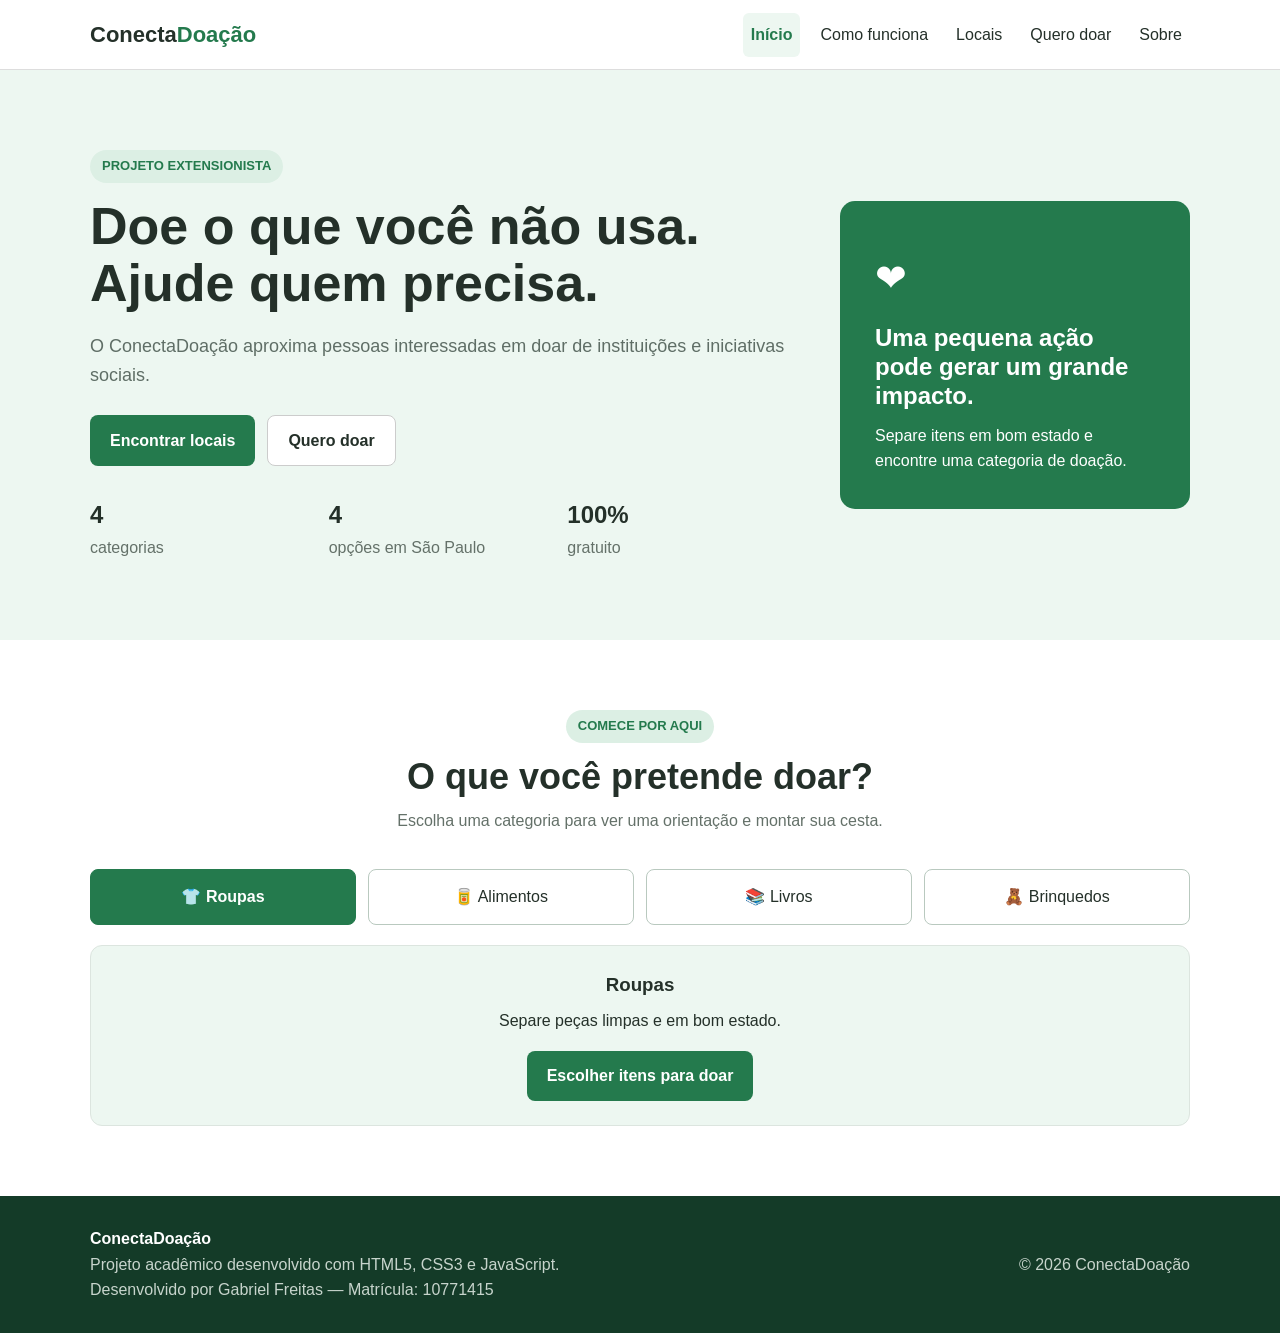
==== index.html @ 7ed1e080 "Publica versão inicial do ConectaDoação" ====
<!DOCTYPE html>
<html lang="pt-BR">
<head>
    <meta charset="UTF-8">
    <meta name="viewport" content="width=device-width, initial-scale=1.0">
    <meta name="description" content="Projeto ConectaDoação">
    <title>ConectaDoação</title>
    <link rel="stylesheet" href="css/style.css">
    <script src="js/inicio.js" defer></script>
</head>
<body>
    <header class="topo">
        <a class="logo" href="index.html">Conecta<span>Doação</span></a>
        <nav class="menu" aria-label="Menu principal">
            <a href="index.html" aria-current="page">Início</a>
            <a href="como-funciona.html">Como funciona</a>
            <a href="locais.html">Locais</a>
            <a href="quero-doar.html">Quero doar</a>
            <a href="sobre.html">Sobre</a>
        </nav>
    </header>

    <main>
        <section class="hero">
            <section class="container hero-grid">
                <section class="hero-texto">
                    <span class="selo">Projeto extensionista</span>
                    <h1>Doe o que você não usa. Ajude quem precisa.</h1>
                    <p>O ConectaDoação aproxima pessoas interessadas em doar de instituições e iniciativas sociais.</p>

                    <nav class="hero-acoes" aria-label="Ações de doação">
                        <a class="botao botao-principal" href="locais.html">Encontrar locais</a>
                        <a class="botao botao-secundario" href="quero-doar.html">Quero doar</a>
                    </nav>

                    <ul class="hero-dados" aria-label="O projeto em números">
                        <li>
                            <strong>4</strong>
                            <span>categorias</span>
                        </li>
                        <li>
                            <strong>4</strong>
                            <span>opções em São Paulo</span>
                        </li>
                        <li>
                            <strong>100%</strong>
                            <span>gratuito</span>
                        </li>
                    </ul>
                </section>

                <section class="hero-card">
                    <p class="icone-grande" aria-hidden="true">❤</p>
                    <h2>Uma pequena ação pode gerar um grande impacto.</h2>
                    <p>Separe itens em bom estado e encontre uma categoria de doação.</p>
                </section>
            </section>
        </section>

        <section class="secao escolha-inicio" id="escolha-inicio" hidden>
            <div class="container">
                <header class="titulo-secao">
                    <span>Comece por aqui</span>
                    <h2>O que você pretende doar?</h2>
                    <p>Escolha uma categoria para ver uma orientação e montar sua cesta.</p>
                </header>
                <div class="categorias-inicio" role="group" aria-label="Tipos de doação">
                    <button type="button" data-categoria="roupas" aria-pressed="true">👕 Roupas</button>
                    <button type="button" data-categoria="alimentos" aria-pressed="false">🥫 Alimentos</button>
                    <button type="button" data-categoria="livros" aria-pressed="false">📚 Livros</button>
                    <button type="button" data-categoria="brinquedos" aria-pressed="false">🧸 Brinquedos</button>
                </div>
                <div class="orientacao-inicio" aria-live="polite">
                    <h3 id="categoria-escolhida"></h3>
                    <p id="dica-inicio"></p>
                    <a class="botao botao-principal" id="continuar-doacao" href="quero-doar.html">Escolher itens para doar</a>
                </div>
            </div>
        </section>
    </main>

    <footer class="rodape">
        <section class="container rodape-conteudo">
            <section>
                <strong>ConectaDoação</strong>
                <p>Projeto acadêmico desenvolvido com HTML5, CSS3 e JavaScript.</p>
                <p>Desenvolvido por Gabriel Freitas — Matrícula: 10771415</p>
            </section>
            <p>© 2026 ConectaDoação</p>
        </section>
    </footer>
</body>
</html>
---- css/style.css ----
* {
    margin: 0;
    padding: 0;
    box-sizing: border-box;
}

html { scroll-behavior: smooth; }

body {
    min-height: 100svh;
    display: flex;
    flex-direction: column;
    font-family: Arial, sans-serif;
    color: #243029;
    background-color: #f5f7f6;
    line-height: 1.6;
}

main { flex: 1; }

a {
    color: inherit;
    text-decoration: none;
}

.container {
    width: 90%;
    max-width: 1100px;
    margin: auto;
}

.topo {
    background-color: white;
    border-bottom: 1px solid #ddd;
    padding: 12px max(5%, calc((100% - 1100px) / 2));
}

.topo {
    min-height: 70px;
    gap: 12px;
    flex-wrap: wrap;
    display: flex;
    align-items: center;
    justify-content: space-between;
}

.logo {
    font-size: 22px;
    font-weight: bold;
}

.logo span,
.categoria { color: #247a4d; }

.menu {
    display: flex;
    gap: 4px 12px;
    flex-wrap: wrap;
}

.menu a {
    display: inline-flex;
    align-items: center;
    min-height: 44px;
    padding: 8px;
    border-radius: 6px;
}

.menu a[aria-current="page"] {
    color: #247a4d;
    background-color: #edf7f1;
    font-weight: bold;
}

a:focus-visible {
    outline: 3px solid #aa6b00;
    outline-offset: 3px;
}

.menu a:hover { color: #247a4d; }

.hero {
    padding: 80px 0;
    background-color: #edf7f1;
}

.hero-grid {
    display: grid;
    grid-template-columns: minmax(0, 2fr) minmax(0, 1fr);
    gap: 50px;
    align-items: center;
}

.selo,
.titulo-secao > span {
    display: inline-block;
    padding: 6px 12px;
    color: #247a4d;
    background-color: #dcefe4;
    border-radius: 20px;
    font-size: 13px;
    font-weight: bold;
    text-transform: uppercase;
}

.hero h1 {
    margin-top: 15px;
    font-size: clamp(2rem, 5vw, 3.25rem);
    line-height: 1.1;
}

.hero-texto > p {
    margin-top: 20px;
    color: #5f6e66;
    font-size: 18px;
}

.hero-acoes {
    display: flex;
    flex-wrap: wrap;
    gap: 12px;
    margin-top: 25px;
}

.botao {
    display: inline-flex;
    align-items: center;
    justify-content: center;
    min-height: 48px;
    text-align: center;
    padding: 12px 20px;
    border-radius: 8px;
    font-weight: bold;
}

.botao-principal {
    color: white;
    background-color: #247a4d;
}

.botao-secundario {
    background-color: white;
    border: 1px solid #ccc;
}

.hero-dados {
    list-style: none;
    display: grid;
    grid-template-columns: repeat(3, minmax(0, 1fr));
    gap: 16px;
    margin-top: 30px;
}

.hero-dados li {
    display: flex;
    flex-direction: column;
}

.hero-dados strong { font-size: 24px; }

.hero-dados span,
.passo p,
.local-card p,
.orientacao-card p,
.titulo-secao p { color: #647169; }

.hero-card {
    padding: 35px;
    color: white;
    background-color: #247a4d;
    border-radius: 15px;
}

.icone-grande {
    font-size: 38px;
    margin-bottom: 15px;
}

.hero-card h2 { line-height: 1.2; }
.hero-card p { margin-top: 12px; }

.escolha-inicio { background: #fff; }

.categorias-inicio {
    display: grid;
    grid-template-columns: repeat(4, minmax(0, 1fr));
    gap: 12px;
    margin-bottom: 20px;
}

.categorias-inicio button {
    min-height: 56px;
    padding: 12px;
    border: 1px solid #b9c9bf;
    border-radius: 8px;
    color: #243029;
    background: white;
    font: inherit;
    cursor: pointer;
}

.categorias-inicio button[aria-pressed="true"] {
    color: white;
    background: #247a4d;
    border-color: #247a4d;
    font-weight: bold;
}

.categorias-inicio button:focus-visible {
    outline: 3px solid #aa6b00;
    outline-offset: 2px;
}

.orientacao-inicio {
    padding: 24px;
    border: 1px solid #dce5df;
    border-radius: 12px;
    background: #edf7f1;
    text-align: center;
}

.orientacao-inicio p { margin: 8px 0 18px; }

.secao { padding: 70px 0; }
.secao-clara { background-color: white; }

.titulo-secao {
    max-width: 700px;
    margin: 0 auto 35px;
    text-align: center;
}

.titulo-secao h2,
.titulo-secao h1,
.sobre h2 {
    margin-top: 12px;
    font-size: clamp(1.75rem, 4vw, 2.25rem);
    line-height: 1.2;
}

.titulo-secao p { margin-top: 10px; }

.passos,
.grade-locais {
    display: grid;
    grid-template-columns: repeat(3, minmax(0, 1fr));
    gap: 18px;
}

.grade-orientacoes {
    display: grid;
    grid-template-columns: repeat(2, minmax(0, 1fr));
    gap: 18px;
}

.passo,
.local-card,
.orientacao-card {
    padding: 25px;
    background-color: white;
    border: 1px solid #dce5df;
    border-radius: 12px;
}

.numero {
    width: 40px;
    height: 40px;
    margin-bottom: 15px;
    display: flex;
    align-items: center;
    justify-content: center;
    color: #247a4d;
    background-color: #dcefe4;
    border-radius: 50%;
    font-weight: bold;
}

.passo h2,
.local-card h2,
.orientacao-card h2 {
    margin-bottom: 8px;
    font-size: 1.17rem;
}

.categoria {
    display: block;
    margin-bottom: 8px;
    font-size: 13px;
    font-weight: bold;
    text-transform: uppercase;
}

.detalhe {
    margin-top: 12px;
    padding-top: 12px;
    border-top: 1px solid #ddd;
}

.filtros-locais {
    display: grid;
    grid-template-columns: repeat(3, minmax(0, 1fr));
    gap: 16px;
    margin-bottom: 12px;
}

.filtros-locais label {
    display: block;
    margin-bottom: 8px;
    font-weight: bold;
}

.filtros-locais input,
.filtros-locais select {
    width: 100%;
    min-height: 48px;
    padding: 10px 12px;
    border: 1px solid #b9c9bf;
    border-radius: 8px;
    background: white;
    color: #243029;
    font: inherit;
}

.filtros-locais input:focus-visible,
.filtros-locais select:focus-visible {
    outline: 3px solid #aa6b00;
    outline-offset: 2px;
}

.resultado-locais { margin-bottom: 18px; color: #647169; }

.resumo-doacao {
    margin-bottom: 24px;
    padding: 20px 24px;
    border: 1px solid #cbded2;
    border-radius: 12px;
    background: #edf7f1;
}

.resumo-doacao h2 { font-size: 1.2rem; }
.resumo-doacao ul { margin: 8px 0 12px 20px; }
.resumo-doacao a {
    color: #17623c;
    font-weight: bold;
    text-decoration: underline;
}

.local-card a {
    color: #17623c;
    text-decoration: underline;
    text-underline-offset: 2px;
}

.fonte-local {
    display: inline-block;
    margin-top: 12px;
    font-weight: bold;
}

[hidden] { display: none !important; }

.aviso {
    margin-top: 25px;
    padding: 15px;
    color: #6d5a1f;
    background-color: #fff7df;
    border: 1px solid #ecdca8;
    border-radius: 8px;
}

.sobre {
    color: white;
    background-color: #247a4d;
}

.sobre .selo {
    color: white;
    background-color: #3f8c64;
}

.sobre-grid {
    display: grid;
    grid-template-columns: 1fr 2fr;
    gap: 50px;
}

.pagina-sobre { min-height: 100%; }

.pagina-sobre h1 {
    margin-top: 12px;
    font-size: clamp(1.75rem, 4vw, 2.25rem);
    line-height: 1.2;
}

.sobre-texto p { margin-bottom: 15px; }

.rodape {
    padding: 30px 0;
    color: white;
    background-color: #143b28;
}

.rodape-conteudo {
    display: flex;
    align-items: center;
    justify-content: space-between;
    gap: 20px;
}

.rodape p { color: #c7d4cc; }

/* Tablet: conteúdo principal em uma coluna e cartões em duas. */
@media (max-width: 900px) {
    .topo { flex-direction: column; }

    .menu { justify-content: center; }

    .hero-grid,
    .sobre-grid {
        grid-template-columns: 1fr;
        gap: 32px;
    }

    .hero { padding: 48px 0; }
    .secao { padding: 48px 0; }
    .categorias-inicio { grid-template-columns: repeat(2, minmax(0, 1fr)); }

    .passos,
    .grade-locais { grid-template-columns: repeat(2, minmax(0, 1fr)); }

    .filtros-locais { grid-template-columns: repeat(2, minmax(0, 1fr)); }

    .rodape-conteudo {
        flex-direction: column;
        align-items: flex-start;
    }
}

/* Celular: navegação visível, botões largos e leitura sem rolagem lateral. */
@media (max-width: 600px) {
    .container { width: calc(100% - 32px); }
    .topo { padding: 12px 16px; }
    .menu { gap: 2px 4px; }
    .menu a { font-size: 0.875rem; }

    .hero,
    .secao { padding: 32px 0; }

    .hero-texto > p { font-size: 1rem; }
    .hero-acoes { flex-direction: column; }
    .categorias-inicio { grid-template-columns: 1fr 1fr; }
    .hero-dados { gap: 12px; }
    .hero-dados span { font-size: 0.875rem; }

    .hero-card,
    .passo,
    .local-card,
    .orientacao-card { padding: 24px; }

    .titulo-secao { margin-bottom: 24px; }

    .passos,
    .grade-locais,
    .grade-orientacoes { grid-template-columns: 1fr; }

    .filtros-locais { grid-template-columns: 1fr; }

    .rodape { font-size: 0.875rem; }
}

@media (prefers-reduced-motion: reduce) {
    html { scroll-behavior: auto; }
}

/* Seletor de doações: botões nativos e lista de itens, sem wrappers extras. */
.escolha-doacao { margin-bottom: 40px; }

.categorias-doacao {
    display: flex;
    flex-wrap: wrap;
    gap: 12px;
    border: 0;
    margin-bottom: 24px;
}

.categorias-doacao legend {
    margin-bottom: 12px;
    font-weight: bold;
}

.categorias-doacao button {
    flex: 1 1 120px;
    min-height: 48px;
    padding: 12px;
    border: 1px solid #b9c9bf;
    border-radius: 8px;
    color: #243029;
    background: white;
    font: inherit;
    cursor: pointer;
}

.categorias-doacao button:hover { background: #edf7f1; }

.categorias-doacao button[aria-pressed="true"] {
    background: #247a4d;
    color: white;
    border-color: #247a4d;
    font-weight: bold;
}

.categorias-doacao button:focus-visible {
    outline: 3px solid #aa6b00;
    outline-offset: 3px;
}

#dica-doacao { margin-top: 8px; }

.lista-tipos {
    display: grid;
    grid-template-columns: repeat(auto-fit, minmax(min(100%, 140px), 1fr));
    gap: 12px;
    margin: 20px 0 24px;
    list-style: none;
}

.lista-tipos li {
    display: flex;
    flex-direction: column;
    align-items: center;
    gap: 8px;
    padding: 20px 12px;
    border: 1px solid #dce5df;
    border-radius: 12px;
    background: white;
    text-align: center;
}

.lista-tipos span { font-size: 2rem; }

.lista-tipos input {
    width: 72px;
    min-height: 40px;
    padding: 6px;
    border: 1px solid #b9c9bf;
    border-radius: 6px;
    font: inherit;
    text-align: center;
}

.lista-tipos button,
.cesta-doacao button {
    min-height: 40px;
    padding: 8px 12px;
    border: 1px solid #247a4d;
    border-radius: 6px;
    color: #247a4d;
    background: white;
    font: inherit;
    cursor: pointer;
}

.lista-tipos button:hover,
.cesta-doacao button:hover { background: #edf7f1; }

.lista-tipos button:focus-visible,
.cesta-doacao button:focus-visible,
.lista-tipos input:focus-visible {
    outline: 3px solid #aa6b00;
    outline-offset: 2px;
}

.cesta-doacao {
    margin-bottom: 24px;
    padding: 24px;
    border: 1px solid #dce5df;
    border-radius: 12px;
    background: #edf7f1;
}

.cesta-doacao h2 { margin-bottom: 8px; }
.cesta-doacao ul { list-style: none; }

.cesta-doacao li {
    display: flex;
    flex-wrap: wrap;
    align-items: center;
    justify-content: space-between;
    gap: 12px;
    padding: 12px 0;
    border-top: 1px solid #cbded2;
}

.cesta-resumo {
    display: flex;
    flex-wrap: wrap;
    align-items: center;
    justify-content: space-between;
    gap: 12px;
    margin-top: 12px;
    padding-top: 16px;
    border-top: 1px solid #cbded2;
}
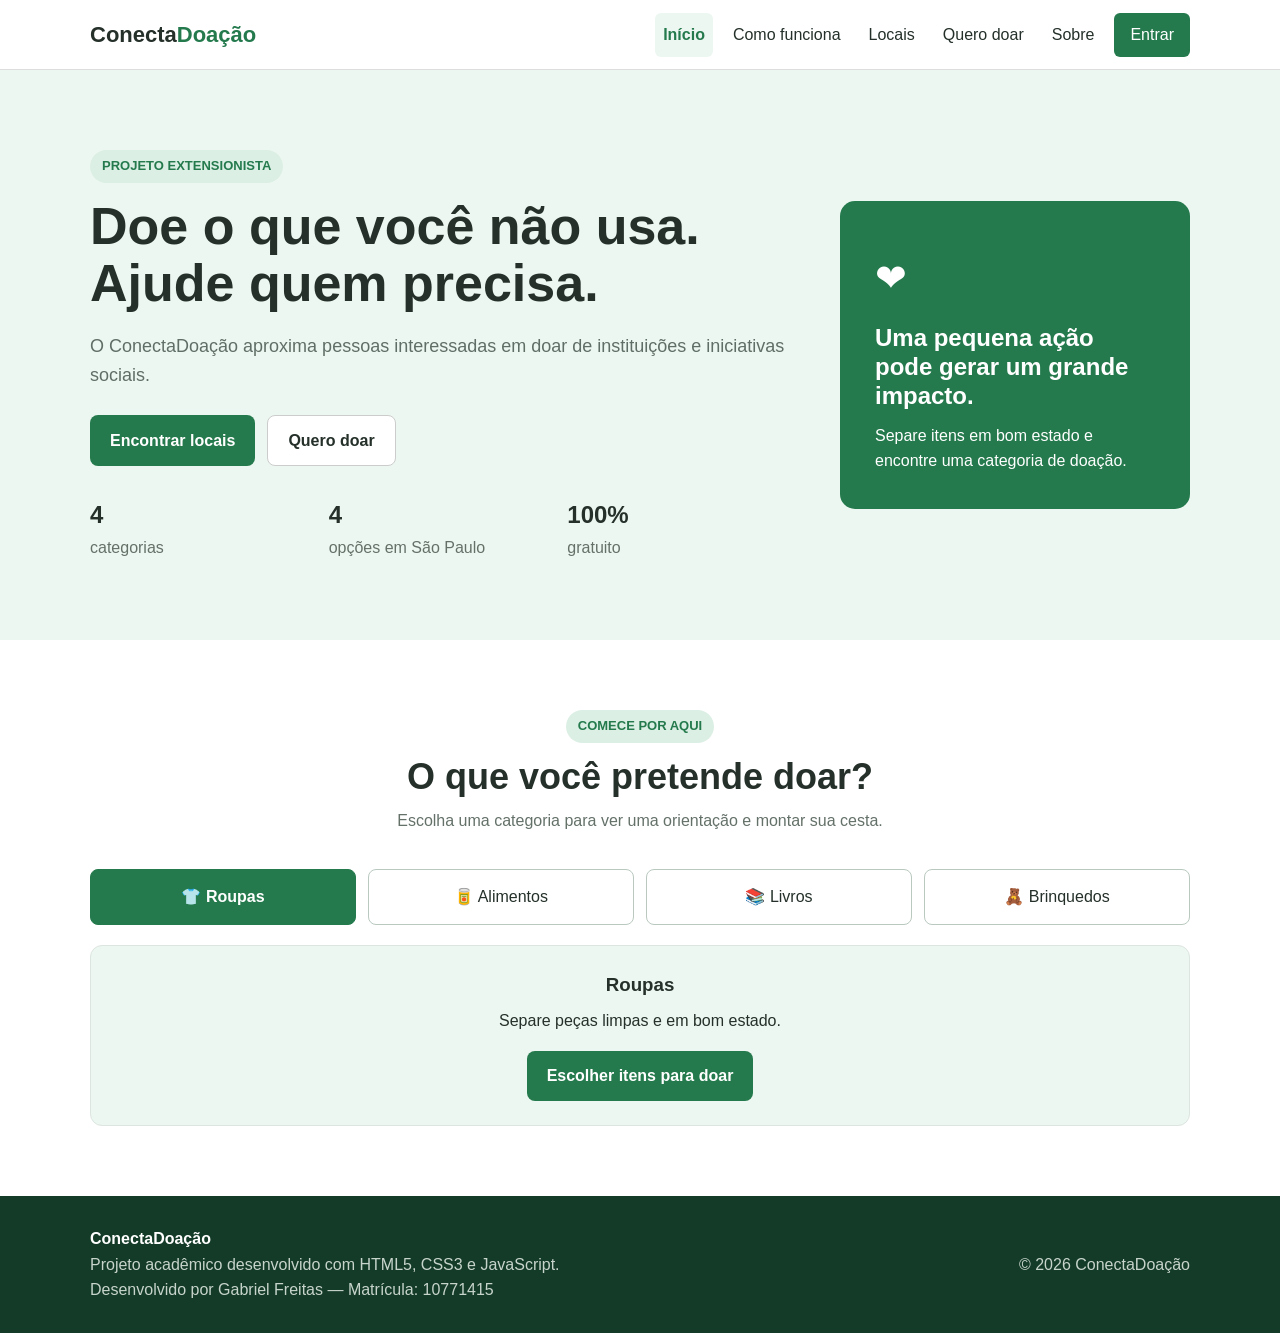
==== commit 33725762: "Melhora cesta, adiciona login e simplifica JavaScript" ====
--- a/index.html
+++ b/index.html
@@ -17,6 +17,7 @@
             <a href="locais.html">Locais</a>
             <a href="quero-doar.html">Quero doar</a>
             <a href="sobre.html">Sobre</a>
+            <a class="menu-entrar" href="login.html">Entrar</a>
         </nav>
     </header>
 
--- a/css/style.css
+++ b/css/style.css
@@ -572,23 +572,110 @@
 
 .cesta-doacao {
     margin-bottom: 24px;
-    padding: 24px;
-    border: 1px solid #dce5df;
-    border-radius: 12px;
+    overflow: hidden;
+    border: 1px solid #cfe2d6;
+    border-radius: 18px;
+    background: white;
+    box-shadow: 0 12px 30px rgba(36, 122, 77, 0.08);
+}
+
+.cesta-cabecalho {
+    display: flex;
+    align-items: center;
+    gap: 16px;
+    padding: 22px 24px;
+    color: white;
+    background: linear-gradient(135deg, #247a4d, #17623b);
+}
+
+.cesta-icone {
+    display: grid;
+    place-items: center;
+    flex: 0 0 50px;
+    height: 50px;
+    border: 1px solid rgba(255, 255, 255, 0.28);
+    border-radius: 14px;
+    background: rgba(255, 255, 255, 0.14);
+    font-size: 1.65rem;
+}
+
+.cesta-cabecalho h2 {
+    line-height: 1.2;
+    margin-bottom: 4px;
+}
+
+.cesta-cabecalho p {
+    color: rgba(255, 255, 255, 0.82);
+    font-size: 0.92rem;
+}
+
+.cesta-vazia {
+    padding: 34px 24px;
+    color: #647169;
+    text-align: center;
+}
+
+.cesta-vazia > span {
+    display: grid;
+    place-items: center;
+    width: 42px;
+    height: 42px;
+    margin: 0 auto 10px;
+    border: 1px dashed #91b5a0;
+    border-radius: 50%;
+    color: #247a4d;
     background: #edf7f1;
-}
-
-.cesta-doacao h2 { margin-bottom: 8px; }
-.cesta-doacao ul { list-style: none; }
+    font-size: 1.5rem;
+}
+
+.cesta-vazia p { color: #34463c; font-weight: bold; }
+.cesta-vazia small { display: block; margin-top: 2px; }
+
+.cesta-doacao ul {
+    display: grid;
+    gap: 10px;
+    padding: 18px 24px 8px;
+    list-style: none;
+}
 
 .cesta-doacao li {
     display: flex;
-    flex-wrap: wrap;
     align-items: center;
     justify-content: space-between;
     gap: 12px;
-    padding: 12px 0;
-    border-top: 1px solid #cbded2;
+    padding: 14px 16px;
+    border: 1px solid #e1ebe5;
+    border-radius: 12px;
+    background: #f8fbf9;
+}
+
+.cesta-item-info {
+    display: flex;
+    flex-direction: column;
+    min-width: 0;
+}
+
+.cesta-item-nome {
+    color: #243029;
+    font-weight: bold;
+}
+
+.cesta-item-detalhes {
+    color: #647169;
+    font-size: 0.875rem;
+    text-transform: capitalize;
+}
+
+.cesta-doacao .cesta-remover {
+    min-height: 36px;
+    border-color: #d6a5a5;
+    color: #9b3434;
+    background: white;
+}
+
+.cesta-doacao .cesta-remover:hover {
+    border-color: #c77e7e;
+    background: #fff1f1;
 }
 
 .cesta-resumo {
@@ -597,7 +684,139 @@
     align-items: center;
     justify-content: space-between;
     gap: 12px;
-    margin-top: 12px;
-    padding-top: 16px;
-    border-top: 1px solid #cbded2;
-}
+    margin-top: 10px;
+    padding: 18px 24px 22px;
+    border-top: 1px solid #e1ebe5;
+    background: #f3f8f5;
+}
+
+.cesta-resumo > div {
+    display: flex;
+    flex-direction: column;
+}
+
+.cesta-resumo > div > span {
+    color: #647169;
+    font-size: 0.8rem;
+    font-weight: bold;
+    letter-spacing: 0.04em;
+    text-transform: uppercase;
+}
+
+.cesta-resumo strong { color: #17623b; font-size: 1.15rem; }
+
+@media (max-width: 600px) {
+    .cesta-cabecalho { align-items: flex-start; padding: 20px; }
+    .cesta-cabecalho p { font-size: 0.85rem; }
+    .cesta-doacao ul { padding: 14px 14px 6px; }
+    .cesta-doacao li { align-items: flex-start; }
+    .cesta-resumo { padding: 16px 14px 18px; }
+}
+
+/* Login */
+.menu .menu-entrar {
+    padding-inline: 16px;
+    color: white;
+    background: #247a4d;
+}
+
+.menu .menu-entrar:hover,
+.menu .menu-entrar[aria-current="page"] {
+    color: white;
+    background: #17623b;
+}
+
+.pagina-login {
+    display: grid;
+    place-items: center;
+    padding: 60px 16px;
+    background: linear-gradient(135deg, #edf7f1, #f8fbf9);
+}
+
+.login-card {
+    width: min(100%, 440px);
+    padding: 36px;
+    border: 1px solid #dce5df;
+    border-radius: 18px;
+    background: white;
+    box-shadow: 0 18px 45px rgba(36, 122, 77, 0.12);
+}
+
+.login-icone {
+    display: grid;
+    place-items: center;
+    width: 56px;
+    height: 56px;
+    margin-bottom: 20px;
+    border-radius: 16px;
+    background: #dcefe4;
+    font-size: 1.7rem;
+}
+
+.login-card h1 {
+    margin: 4px 0 8px;
+    font-size: 1.8rem;
+    line-height: 1.2;
+}
+
+.login-card header > p { color: #647169; }
+.login-card form { margin-top: 26px; }
+
+.campo-login { margin-bottom: 18px; }
+
+.campo-login label {
+    display: block;
+    margin-bottom: 7px;
+    font-weight: bold;
+}
+
+.campo-login input {
+    width: 100%;
+    min-height: 48px;
+    padding: 10px 12px;
+    border: 1px solid #b9c9bf;
+    border-radius: 8px;
+    color: #243029;
+    background: white;
+    font: inherit;
+}
+
+.campo-login input:focus-visible {
+    outline: 3px solid #aa6b00;
+    outline-offset: 2px;
+}
+
+.login-botao {
+    width: 100%;
+    border: 0;
+    font: inherit;
+    cursor: pointer;
+}
+
+.login-botao:hover { background: #17623b; }
+
+.mensagem-login {
+    min-height: 24px;
+    margin-top: 14px;
+    text-align: center;
+    font-size: 0.9rem;
+    font-weight: bold;
+}
+
+.mensagem-login.erro { color: #9b3434; }
+.mensagem-login.sucesso { color: #247a4d; }
+
+.login-ajuda {
+    padding-top: 18px;
+    border-top: 1px solid #e1ebe5;
+    color: #647169;
+    text-align: center;
+    font-size: 0.9rem;
+}
+
+.login-ajuda a { color: #247a4d; font-weight: bold; }
+
+@media (max-width: 600px) {
+    .pagina-login { padding: 32px 16px; }
+    .login-card { padding: 26px 22px; }
+}
